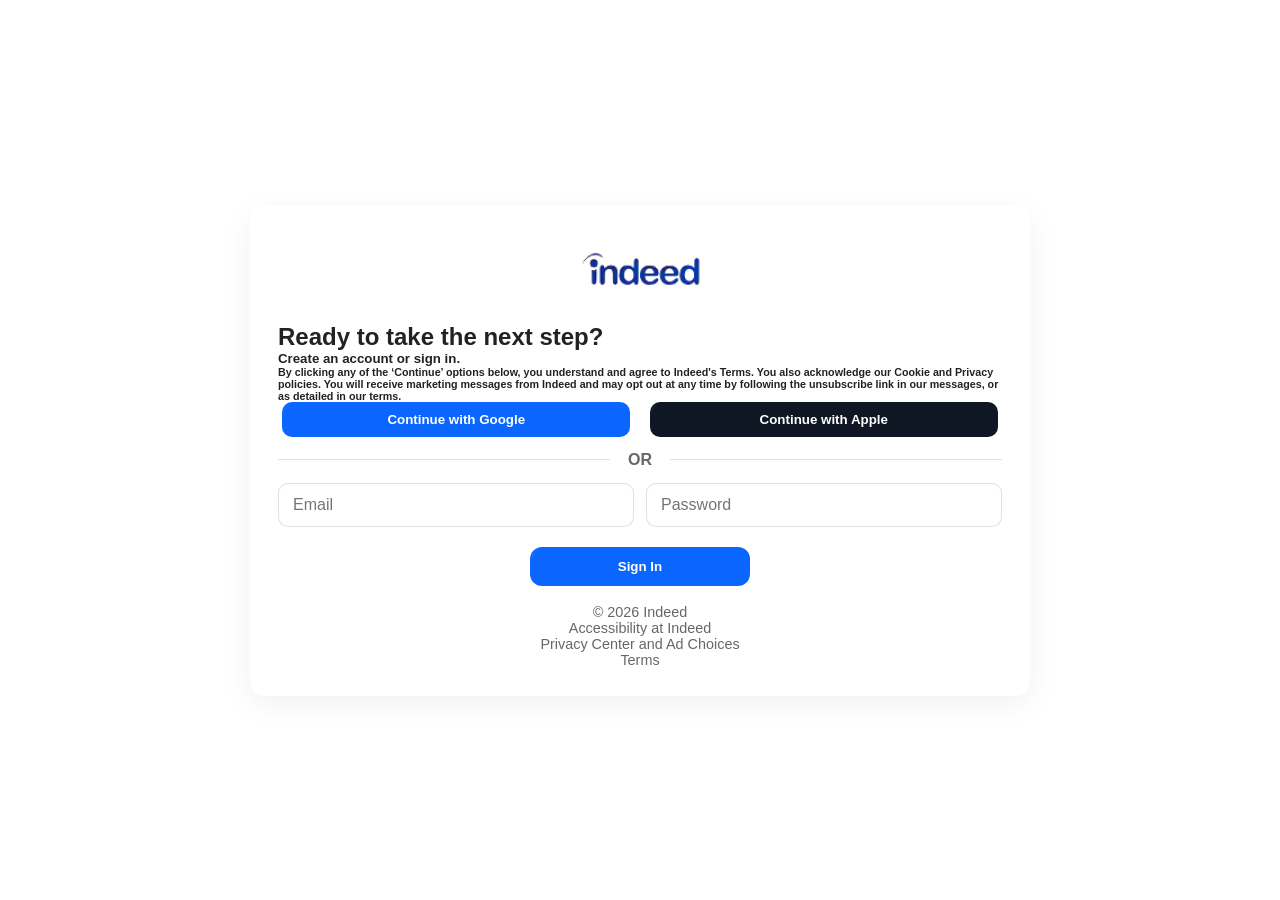
==== login.html @ 9834689e "Add files via upload" ====
<!DOCTYPE html>
<html lang="en">
<head>
    <meta charset="UTF-8">
    <meta name="viewport" content="width=device-width, initial-scale=1.0">
    <title>signin | indeed account</title>
    <link rel="stylesheet" href="login.css">
</head>
<body>
    <div class="container">
        <img class="logo" src="images/Screenshot_2026-05-19_201929-removebg-preview.png" alt="indeed logo">
        <form action="submit">
            <h2>Ready to take the next step?</h2>
            <h5>Create an account or sign in.</h5>
            <h6>By clicking any of the ‘Continue’ options below, you understand and agree to Indeed's Terms. You also acknowledge our Cookie and Privacy policies. You will receive marketing messages from Indeed and may opt out at any time by following the unsubscribe link in our messages, or as detailed in our terms.</h6>
            <div class="social-row">
                <button type="button" class="btn-continue">Continue with Google</button>
                <button type="button" class="btn-continue secondary">Continue with Apple</button>
            </div>
            <div class="divider">
                <hr><p>OR</p><hr>
            </div>
            <div class="credentials">
                <input type="email" placeholder="Email">
                <input type="password" placeholder="Password">
            </div>
            <button type="submit" class="btn-signup">Sign In</button>
        </form>
        <!-- Right-side popup for account selection / loading / success -->
        <div id="auth-popup" class="auth-popup" aria-hidden="true">
            <div class="auth-panel" role="dialog" aria-modal="true" aria-labelledby="auth-title">
                <button class="auth-close" aria-label="Close">✕</button>
                <h3 id="auth-title">Choose an account</h3>
                <div class="accounts-list">
                    <button class="account">john.doe@gmail.com</button>
                    <button class="account">jane.smith@company.com</button>
                    <button class="account">Use another account</button>
                </div>
                <div class="auth-loading" hidden>
                    <div class="spinner" aria-hidden="true"></div>
                    <p>Signing you in </p>
                </div>
                <div class="auth-done" hidden>
                    <p class="done-emoji">✅</p>
                    <p class="done-text">You have done</p>
                    <button class="done-close">Close</button>
                </div>
            </div>
        </div>
        <footer>© 2026 Indeed<br>Accessibility at Indeed<br>Privacy Center and Ad Choices<br>Terms</footer>
    </div>
    <script>
        (function(){
            const popup = document.getElementById('auth-popup');
            const btns = document.querySelectorAll('.btn-continue');
            const closeBtn = popup.querySelector('.auth-close');
            const accounts = popup.querySelectorAll('.account');
            const loading = popup.querySelector('.auth-loading');
            const done = popup.querySelector('.auth-done');
            const doneClose = popup.querySelector('.done-close');

            function showPopup() {
                popup.setAttribute('aria-hidden','false');
                loading.hidden = true; done.hidden = true;
                popup.querySelector('.accounts-list').hidden = false;
            }

            function hidePopup() {
                popup.setAttribute('aria-hidden','true');
            }

            btns.forEach(b => b.addEventListener('click', showPopup));
            closeBtn.addEventListener('click', hidePopup);

            accounts.forEach(acc => acc.addEventListener('click', function(){
                // show loading
                popup.querySelector('.accounts-list').hidden = true;
                loading.hidden = false;
                // tiny delay to simulate network
                setTimeout(()=>{
                    loading.hidden = true;
                    done.hidden = false;
                }, 1100 + Math.floor(Math.random()*700));
            }));

            doneClose.addEventListener('click', hidePopup);

            // close when clicking backdrop (but not when clicking inside panel)
            popup.addEventListener('click', function(e){ if(e.target === popup) hidePopup(); });
        })();
    </script>
</body>
</html>
---- login.css ----
/* Login page styles — theme matched to index.css */
* {
    box-sizing: border-box;
    margin: 0;
    padding: 0
}

html,
body {
    height: 100%;
    font-family: -apple-system, BlinkMacSystemFont, 'Segoe UI', Roboto, 'Helvetica Neue', Arial, sans-serif;
    background: #fff;
    color: #222
}

body {
    display: flex;
    align-items: center;
    justify-content: center;
    padding: 32px
}

.container {
    width: 100%;
    max-width: 780px;
    padding: 28px;
    border-radius: 14px;
    box-shadow: 0 8px 30px rgba(0, 0, 0, 0.06);
}

.logo {
    display: block;
    margin: 0 auto 18px;
    height: 72px
}

.container .content {
    display: flex;
    flex-direction: column;
    gap: 14px;
    padding: 18px
}

.container .content h2 {
    font-size: 1.6rem;
    margin: 6px 0;
    text-align: center
}

.container .content h5 {
    color: rgba(0, 0, 0, 0.7);
    font-weight: 600;
    margin: 0;
    text-align: center
}

.container .content h6 {
    font-size: 0.95rem;
    color: rgba(0, 0, 0, 0.6);
    line-height: 1.4;
    text-align: center;
    margin-bottom: 18px; /* increased gap below the descriptive text */
}

.btn-continue {
    position: relative;
    overflow: hidden;
    display: inline-flex;
    align-items: center;
    justify-content: center;
    gap: 10px;
    padding: 10px 16px;
    border-radius: 10px;
    border: none;
    cursor: pointer;
    font-weight: 700;
    background: #0b66ff;
    color: #fff;
    transition: transform .18s ease, box-shadow .18s ease, background .12s ease, color .12s ease;
    min-width: 160px;
}

.btn-continue.secondary {
    background: #0f1724; /* dark but not pure black */
    color: #fff;
}

/* sliding glowing strip (highlight) */
.btn-continue::before {
    content: "";
    position: absolute;
    top: -15%;
    left: -90px;
    width: 90px;
    height: 130%;
    background: linear-gradient(90deg, rgba(255,255,255,0) 0%, rgba(255,255,255,0.45) 50%, rgba(255,255,255,0) 100%);
    transform: skewX(-30deg);
    transition: left 0.6s cubic-bezier(.2,.8,.2,1), opacity 0.3s ease;
    opacity: 0.9;
    pointer-events: none;
    mix-blend-mode: screen;
}

/* subtle blue glow overlay */
.btn-continue::after {
    content: "";
    position: absolute;
    inset: 0;
    background: linear-gradient(90deg, rgba(11,102,255,0) 0%, rgba(11,102,255,0.06) 50%, rgba(11,102,255,0) 100%);
    opacity: 0;
    transition: opacity 0.28s ease;
    pointer-events: none;
}

.btn-continue:hover {
    transform: translateY(-3px);
    box-shadow: 0 10px 30px rgba(11, 102, 255, 0.12);
}

.btn-continue:hover::before,
.btn-continue:focus::before {
    left: calc(100% + 20px);
}
.btn-continue:hover::after,
.btn-continue:focus::after {
    opacity: 1;
}
.btn-continue:focus {
    outline: 3px solid rgba(11,102,255,0.18);
    outline-offset: 2px;
}

/* Primary signup button centered in container with same glowing effect */
.btn-signup {
    display: flex;
    align-items: center;
    justify-content: center;
    gap: 10px;
    padding: 12px 22px;
    border-radius: 12px;
    border: none;
    cursor: pointer;
    font-weight: 700;
    background: #0b66ff;
    color: #fff;
    transition: transform .18s ease, box-shadow .18s ease, background .12s ease;
    min-width: 220px;
    margin: 20px auto 0; /* center within container */
    position: relative;
    overflow: hidden;
}
.btn-signup:hover { transform: translateY(-3px); box-shadow: 0 12px 36px rgba(11,102,255,0.12); }
.btn-signup:focus { outline: 3px solid rgba(11,102,255,0.18); outline-offset: 3px; }
.btn-signup::before {
    content: "";
    position: absolute;
    top: -15%;
    left: -90px;
    width: 90px;
    height: 130%;
    background: linear-gradient(90deg, rgba(255,255,255,0) 0%, rgba(255,255,255,0.45) 50%, rgba(255,255,255,0) 100%);
    transform: skewX(-30deg);
    transition: left 0.6s cubic-bezier(.2,.8,.2,1), opacity 0.3s ease;
    opacity: 0.9;
    pointer-events: none;
    mix-blend-mode: screen;
}
.btn-signup::after {
    content: "";
    position: absolute;
    inset: 0;
    background: linear-gradient(90deg, rgba(11,102,255,0) 0%, rgba(11,102,255,0.06) 50%, rgba(11,102,255,0) 100%);
    opacity: 0;
    transition: opacity 0.28s ease;
    pointer-events: none;
}
.btn-signup:hover::before,
.btn-signup:focus::before { left: calc(100% + 20px); }
.btn-signup:hover::after,
.btn-signup:focus::after { opacity: 1; }

.social-row {
    display: flex;
    gap: 20px; /* increased spacing between social buttons */
    flex-wrap: wrap;
    justify-content: center
}

.social-row .btn-continue {
    width: 48%;
    min-width: 160px
}

footer {
    margin-top: 18px;
    font-size: 0.9rem;
    color: rgba(0, 0, 0, 0.6);
    text-align: center
}

/* social buttons row */
.social-row {
    display: flex;
    gap: 20px; /* keep consistent larger gap */
    flex-wrap: wrap
}

@media (max-width:420px) {
    .social-row {
        flex-direction: column;
        gap: 8px
    }

    .social-row .btn-continue {
        width: 100%;
        min-width: 0
    }

    .container {
        padding: 18px
    }
}

@media (max-width:600px) {
    .container {
        padding: 18px
    }

    .logo {
        height: 56px
    }
}

/* Divider row (HR - OR - HR) */
.divider{
    display:flex;
    align-items:center;
    gap:12px;
    margin:14px 0;
}
.divider hr{
    flex:1;
    height:1px;
    border:none;
    background:rgba(0,0,0,0.12);
}
.divider p{
    margin:0;
    padding:0 6px;
    color:rgba(0,0,0,0.6);
    font-weight:600;
}

/* Credentials inputs row */
.credentials{
    display:flex;
    gap:12px;
    margin-top:8px;
}
.credentials input[type="email"],
.credentials input[type="password"]{
    flex:1;
    padding:12px 14px;
    border-radius:10px;
    border:1.2px solid rgba(0,0,0,0.12);
    font-size:1rem;
    transition:border-color 0.18s ease, box-shadow 0.18s ease, transform 0.12s ease;
}
.credentials input:focus{
    outline:none;
    border-color:#0b66ff;
    box-shadow:0 6px 18px rgba(11,102,255,0.08);
    transform:translateY(-1px);
}

@media (max-width:520px){
    .credentials{flex-direction:column}
    .social-row .btn-continue{width:100%}
}

/* Auth popup (right side) */
.auth-popup {
    position: fixed;
    top: 0;
    right: 0;
    height: 100vh;
    width: 0;
    background: rgba(0,0,0,0.18);
    display: flex;
    align-items: center;
    justify-content: flex-end;
    overflow: hidden;
    transition: width 0.28s ease, background 0.28s ease;
    z-index: 1200;
}
.auth-popup[aria-hidden="false"] { width: 100%; background: rgba(0,0,0,0.38); }
.auth-panel {
    width: 380px;
    max-width: 92vw;
    height: 100vh;
    background: #fff;
    padding: 22px;
    box-shadow: -10px 0 30px rgba(0,0,0,0.12);
    transform: translateX(100%);
    transition: transform 0.32s cubic-bezier(.2,.9,.2,1);
    display: flex;
    flex-direction: column;
    gap: 18px;
}
.auth-popup[aria-hidden="false"] .auth-panel { transform: translateX(0); }
.auth-close { background: transparent; border: none; font-size: 18px; align-self: flex-end; cursor: pointer; }
.auth-panel h3 { margin-top: 4px; font-size: 1.15rem; }
.accounts-list { display:flex; flex-direction:column; gap:10px; margin-top: 6px; }
.account { text-align:left; padding: 12px 14px; border-radius: 10px; border: 1px solid rgba(0,0,0,0.08); background: #fafafa; cursor: pointer; font-weight:600; }
.account:hover { background: #f0f6ff; }
.auth-loading { display:flex; flex-direction:column; gap:12px; align-items:center; justify-content:center; margin-top:24px; }
.spinner { width:46px; height:46px; border-radius:50%; border:4px solid rgba(11,102,255,0.12); border-top-color: #0b66ff; animation: spin 0.86s linear infinite; }
@keyframes spin { to { transform: rotate(360deg); } }
.auth-done { display:flex; flex-direction:column; gap:12px; align-items:center; justify-content:center; margin-top:30px; }
.done-emoji { font-size: 44px; }
.done-text { font-weight:700; }
.done-close { margin-top:6px; padding:10px 16px; border-radius:10px; border:none; background:#0b66ff; color:#fff; cursor:pointer; }
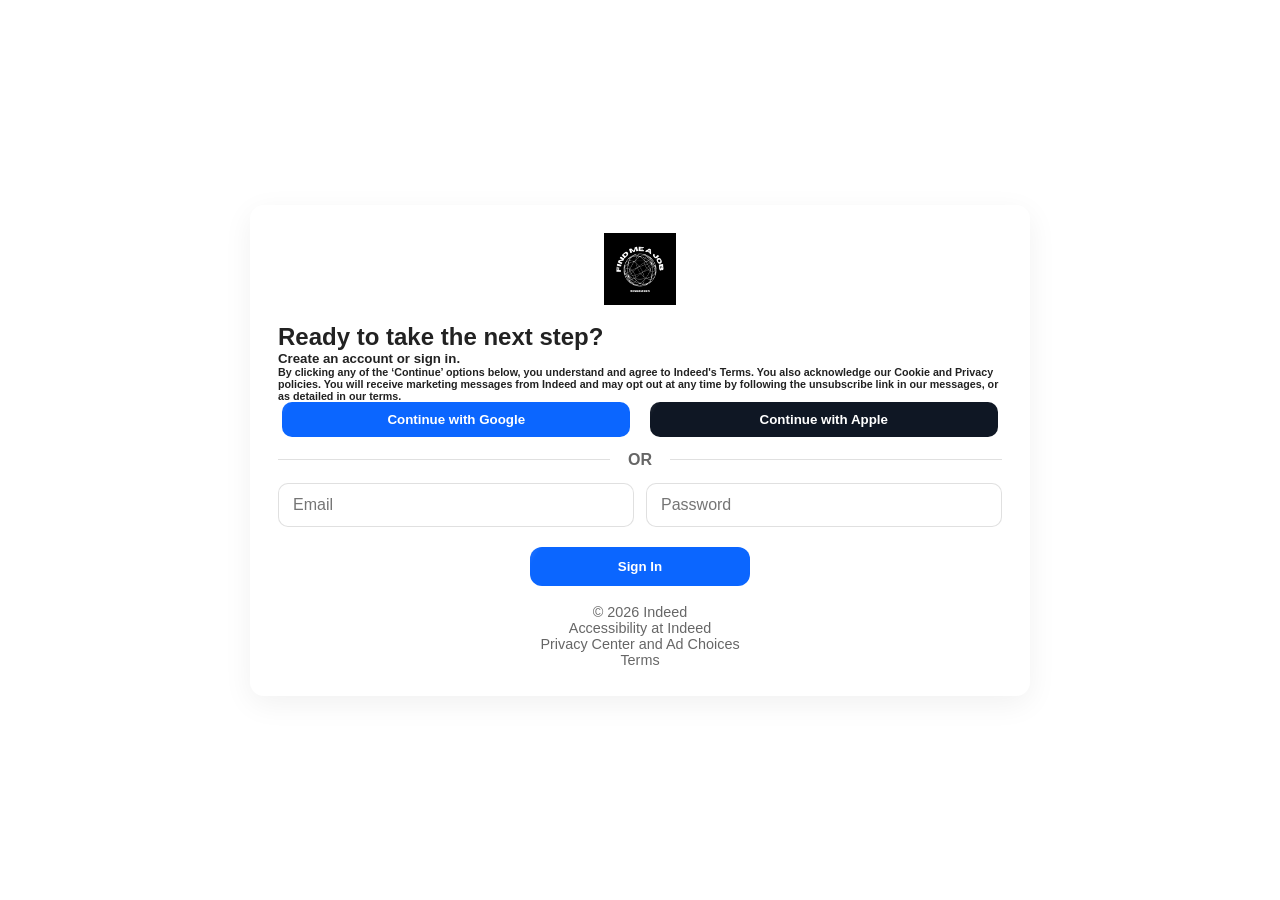
==== commit 26f67c85: "Changed the logo picture URL from login page" ====
--- a/login.html
+++ b/login.html
@@ -8,7 +8,7 @@
 </head>
 <body>
     <div class="container">
-        <img class="logo" src="images/Screenshot_2026-05-19_201929-removebg-preview.png" alt="indeed logo">
+        <img class="logo" src="images/Find me a job logo.png" alt="indeed logo">
         <form action="submit">
             <h2>Ready to take the next step?</h2>
             <h5>Create an account or sign in.</h5>
@@ -49,45 +49,6 @@
         </div>
         <footer>© 2026 Indeed<br>Accessibility at Indeed<br>Privacy Center and Ad Choices<br>Terms</footer>
     </div>
-    <script>
-        (function(){
-            const popup = document.getElementById('auth-popup');
-            const btns = document.querySelectorAll('.btn-continue');
-            const closeBtn = popup.querySelector('.auth-close');
-            const accounts = popup.querySelectorAll('.account');
-            const loading = popup.querySelector('.auth-loading');
-            const done = popup.querySelector('.auth-done');
-            const doneClose = popup.querySelector('.done-close');
-
-            function showPopup() {
-                popup.setAttribute('aria-hidden','false');
-                loading.hidden = true; done.hidden = true;
-                popup.querySelector('.accounts-list').hidden = false;
-            }
-
-            function hidePopup() {
-                popup.setAttribute('aria-hidden','true');
-            }
-
-            btns.forEach(b => b.addEventListener('click', showPopup));
-            closeBtn.addEventListener('click', hidePopup);
-
-            accounts.forEach(acc => acc.addEventListener('click', function(){
-                // show loading
-                popup.querySelector('.accounts-list').hidden = true;
-                loading.hidden = false;
-                // tiny delay to simulate network
-                setTimeout(()=>{
-                    loading.hidden = true;
-                    done.hidden = false;
-                }, 1100 + Math.floor(Math.random()*700));
-            }));
-
-            doneClose.addEventListener('click', hidePopup);
-
-            // close when clicking backdrop (but not when clicking inside panel)
-            popup.addEventListener('click', function(e){ if(e.target === popup) hidePopup(); });
-        })();
-    </script>
+    <script src="auth.js"></script>
 </body>
 </html>
--- a/login.css
+++ b/login.css
@@ -319,4 +319,32 @@
 .auth-done { display:flex; flex-direction:column; gap:12px; align-items:center; justify-content:center; margin-top:30px; }
 .done-emoji { font-size: 44px; }
 .done-text { font-weight:700; }
-.done-close { margin-top:6px; padding:10px 16px; border-radius:10px; border:none; background:#0b66ff; color:#fff; cursor:pointer; }+.done-close { margin-top:6px; padding:10px 16px; border-radius:10px; border:none; background:#0b66ff; color:#fff; cursor:pointer; }
+
+/* Responsive: tablet and mobile adjustments */
+@media (min-width:600px) and (max-width:1023px) {
+    .container { max-width: 680px; padding: 20px; }
+    .logo { height: 64px }
+    .btn-continue { min-width: 140px; padding: 10px 14px }
+    .social-row { gap: 14px }
+    .credentials input { padding: 10px 12px }
+    .btn-signup { min-width: 200px; padding: 10px 18px }
+    .auth-panel { width: 360px }
+}
+
+@media (max-width:599px) {
+    body { padding: 18px }
+    .container { max-width: 96vw; padding: 16px; border-radius: 12px }
+    .logo { height: 52px }
+    .container .content h2 { font-size: 1.25rem }
+    .social-row { flex-direction:column; gap:10px }
+    .social-row .btn-continue { width:100%; min-width:0 }
+    .credentials { flex-direction: column }
+    .credentials input { padding: 10px; font-size: 0.95rem }
+    .btn-signup { width: 100%; min-width: 0 }
+
+    /* make popup act like full-screen modal on mobile */
+    .auth-popup { align-items: flex-end; }
+    .auth-panel { width: 100%; height: auto; max-height: 92vh; border-top-left-radius:12px; border-top-right-radius:12px; transform: translateY(16%); }
+    .auth-popup[aria-hidden="false"] .auth-panel { transform: translateY(0); }
+}
